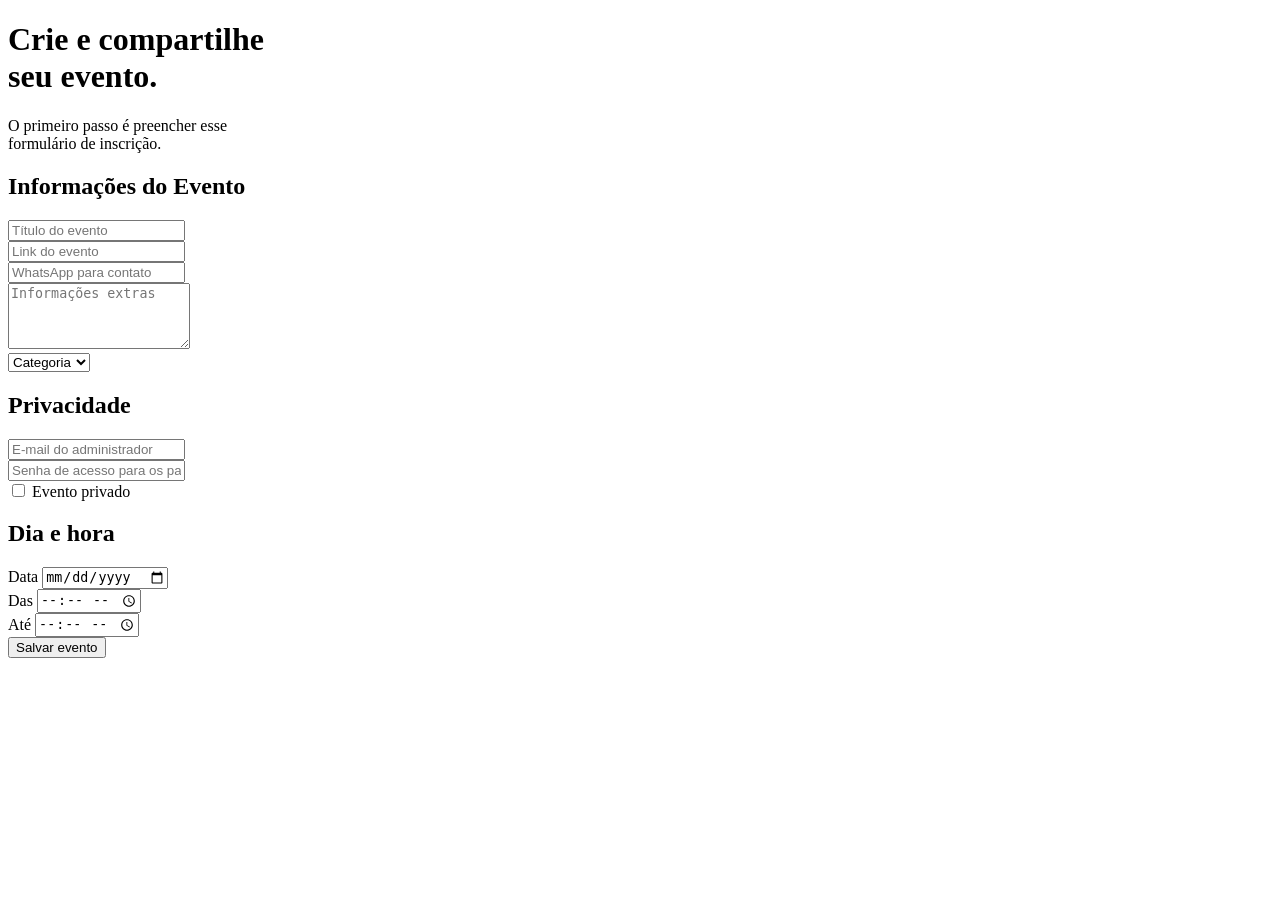
==== index.html @ 880345f4 "MOVE OS ARQUIVOS PARA A RAIZ" ====
<!DOCTYPE html>
<html lang="pt-BR">
<head>
    <meta charset="UTF-8">
    <meta name="viewport" content="width=device-width, initial-scale=1.0">
    <title>Cadastro de Eventos</title>
    
    <link rel="stylesheet" href="css/reset.css">
    <link rel="stylesheet" href="css/style.css">
</head>
<body>

    <!-- CABEÇALHO -->
    <header class="hero">
        <h1 class="hero-titulo">Crie e compartilhe<br>seu evento.</h1>
        <p class="hero-subtitulo">
            O primeiro passo é preencher esse<br>
            formulário de inscrição.
        </p>
    </header>

    <!-- FORMULÁRIO -->
    <main class="container">
        <form class="form-evento" action="#" method="post">

            <!-- SEÇÃO 1 -->
            <h2 class="secao-titulo">Informações do Evento</h2>

            <div class="campo">
                <input type="text" id="titulo" name="titulo" 
                       placeholder="Título do evento" required>
            </div>

            <div class="campo">
                <input type="url" id="link" name="link" 
                       placeholder="Link do evento">
            </div>

            <div class="campo">
                <input type="tel" id="whatsapp" name="whatsapp" 
                       placeholder="WhatsApp para contato" class="campo-erro">
            </div>

            <div class="campo">
                <textarea id="extras" name="extras" rows="4"
                          placeholder="Informações extras"></textarea>
            </div>

            <div class="campo">
                <select id="categoria" name="categoria" required>
                    <option value="">Categoria</option>
                    <option value="palestra">Palestra</option>
                    <option value="workshop">Workshop</option>
                    <option value="curso">Curso</option>
                </select>
            </div>

            <!-- SEÇÃO 2 -->
            <h2 class="secao-titulo">Privacidade</h2>

            <div class="campo">
                <input type="email" id="email" name="email" 
                       placeholder="E-mail do administrador" required>
            </div>

            <div class="campo">
                <input type="password" id="senha" name="senha" 
                       placeholder="Senha de acesso para os participantes">
            </div>

            <div class="campo-checkbox">
                <input type="checkbox" id="privado" name="privado">
                <label for="privado">Evento privado</label>
            </div>

            <!-- SEÇÃO 3 -->
            <h2 class="secao-titulo">Dia e hora</h2>

            <div class="linha-data">
                <div class="campo campo-data">
                    <label for="data">Data</label>
                    <input type="date" id="data" name="data" required>
                </div>
                <div class="campo campo-hora">
                    <label for="das">Das</label>
                    <input type="time" id="das" name="das" required>
                </div>
                <div class="campo campo-hora">
                    <label for="ate">Até</label>
                    <input type="time" id="ate" name="ate" required>
                </div>
            </div>

            <!-- BOTÃO -->
            <button type="submit" class="botao-enviar">Salvar evento</button>

        </form>
    </main>

</body>
</html>
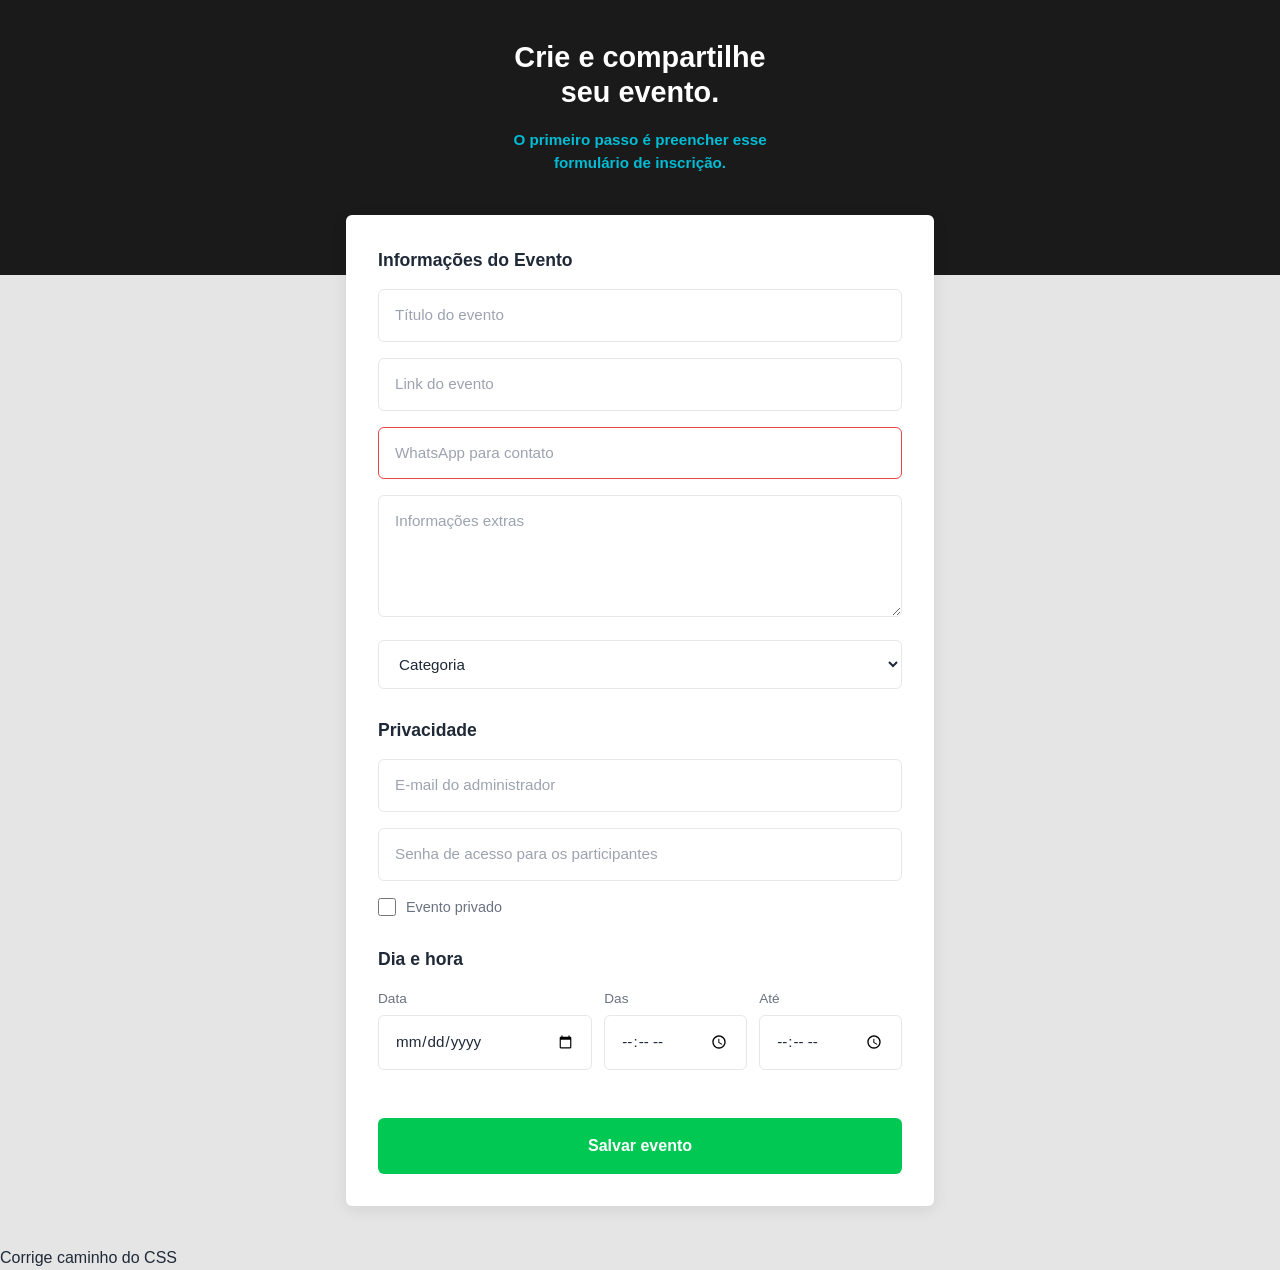
==== commit 8d501f25: "Update index.html" ====
--- a/index.html
+++ b/index.html
@@ -5,8 +5,8 @@
     <meta name="viewport" content="width=device-width, initial-scale=1.0">
     <title>Cadastro de Eventos</title>
     
-    <link rel="stylesheet" href="css/reset.css">
-    <link rel="stylesheet" href="css/style.css">
+    <link rel="stylesheet" href="reset.css">
+    <link rel="stylesheet" href="style.css">
 </head>
 <body>
 
@@ -98,4 +98,5 @@
     </main>
 
 </body>
-</html>+</html>
+Corrige caminho do CSS
--- a/style.css
+++ b/style.css
@@ -0,0 +1,209 @@
+/* ==================================================
+   VARIÁVEIS
+================================================== */
+:root {
+    --cor-verde: #00c853;
+    --cor-verde-hover: #00a844;
+    --cor-azul: #00bcd4;
+    --cor-preto: #1a1a1a;
+    --cor-texto: #1f2937;
+    --cor-texto-claro: #6b7280;
+    --cor-borda: #e5e7eb;
+    --cor-fundo: #e5e5e5;
+    --cor-branco: #ffffff;
+    --radius: 6px;
+}
+
+/* ==================================================
+   CABEÇALHO (HERO)
+================================================== */
+.hero {
+    background-color: var(--cor-preto);
+    color: var(--cor-branco);
+    padding: 40px 24px 100px;
+    text-align: center;
+}
+
+.hero-titulo {
+    font-size: 1.8rem;
+    font-weight: 700;
+    line-height: 1.2;
+    margin-bottom: 20px;
+}
+
+.hero-subtitulo {
+    color: var(--cor-azul);
+    font-size: 0.95rem;
+    font-weight: 700;
+    line-height: 1.5;
+}
+
+/* ==================================================
+   CONTAINER / CARD DO FORMULÁRIO
+================================================== */
+body {
+    background-color: var(--cor-fundo);
+    font-family: Arial, Helvetica, sans-serif;
+    color: var(--cor-texto);
+    min-height: 100vh;
+}
+
+.container {
+    max-width: 620px;
+    margin: -60px auto 40px;
+    padding: 0 16px;
+    position: relative;
+    z-index: 1;
+}
+
+.form-evento {
+    background: var(--cor-branco);
+    padding: 32px;
+    border-radius: var(--radius);
+    box-shadow: 0 4px 16px rgba(0,0,0,0.08);
+}
+
+/* ==================================================
+   TÍTULOS DE SEÇÃO
+================================================== */
+.secao-titulo {
+    font-size: 1.1rem;
+    font-weight: 700;
+    color: var(--cor-texto);
+    margin-top: 28px;
+    margin-bottom: 16px;
+}
+
+.secao-titulo:first-child {
+    margin-top: 0;
+}
+
+/* ==================================================
+   CAMPOS
+================================================== */
+.campo {
+    margin-bottom: 16px;
+}
+
+.campo input,
+.campo select,
+.campo textarea {
+    width: 100%;
+    padding: 14px 16px;
+    border: 1px solid var(--cor-borda);
+    border-radius: var(--radius);
+    font-size: 0.95rem;
+    background-color: var(--cor-branco);
+    color: var(--cor-texto);
+    transition: border-color 0.2s, box-shadow 0.2s;
+}
+
+.campo input::placeholder,
+.campo textarea::placeholder {
+    color: #9ca3af;
+}
+
+.campo input:focus,
+.campo select:focus,
+.campo textarea:focus {
+    outline: none;
+    border-color: var(--cor-texto);
+    box-shadow: 0 0 0 2px rgba(31,41,55,0.1);
+}
+
+.campo textarea {
+    resize: vertical;
+    min-height: 100px;
+    font-family: inherit;
+}
+
+/* Campo com borda vermelha (WhatsApp no Figma) */
+.campo-erro {
+    border-color: #ef4444 !important;
+}
+
+.campo-erro:focus {
+    border-color: #ef4444 !important;
+    box-shadow: 0 0 0 2px rgba(239,68,68,0.15) !important;
+}
+
+/* ==================================================
+   CHECKBOX (Evento privado)
+================================================== */
+.campo-checkbox {
+    display: flex;
+    align-items: center;
+    gap: 10px;
+    margin-bottom: 24px;
+}
+
+.campo-checkbox input[type="checkbox"] {
+    width: 18px;
+    height: 18px;
+    cursor: pointer;
+    accent-color: var(--cor-verde);
+}
+
+.campo-checkbox label {
+    font-size: 0.9rem;
+    color: var(--cor-texto-claro);
+    cursor: pointer;
+}
+
+/* ==================================================
+   LINHA DATA / DAS / ATÉ
+================================================== */
+.linha-data {
+    display: grid;
+    grid-template-columns: 1.5fr 1fr 1fr;
+    gap: 12px;
+    margin-bottom: 24px;
+}
+
+.campo-data label,
+.campo-hora label {
+    display: block;
+    font-size: 0.85rem;
+    color: var(--cor-texto-claro);
+    margin-bottom: 6px;
+}
+
+/* ==================================================
+   BOTÃO VERDE
+================================================== */
+.botao-enviar {
+    width: 100%;
+    padding: 16px;
+    background-color: var(--cor-verde);
+    color: var(--cor-branco);
+    font-size: 1rem;
+    font-weight: 700;
+    border-radius: var(--radius);
+    margin-top: 8px;
+    transition: background-color 0.2s, transform 0.1s;
+}
+
+.botao-enviar:hover {
+    background-color: var(--cor-verde-hover);
+}
+
+.botao-enviar:active {
+    transform: scale(0.99);
+}
+
+/* ==================================================
+   RESPONSIVIDADE
+================================================== */
+@media (max-width: 500px) {
+    .hero-titulo {
+        font-size: 1.5rem;
+    }
+    
+    .form-evento {
+        padding: 24px 20px;
+    }
+    
+    .linha-data {
+        grid-template-columns: 1fr;
+    }
+}
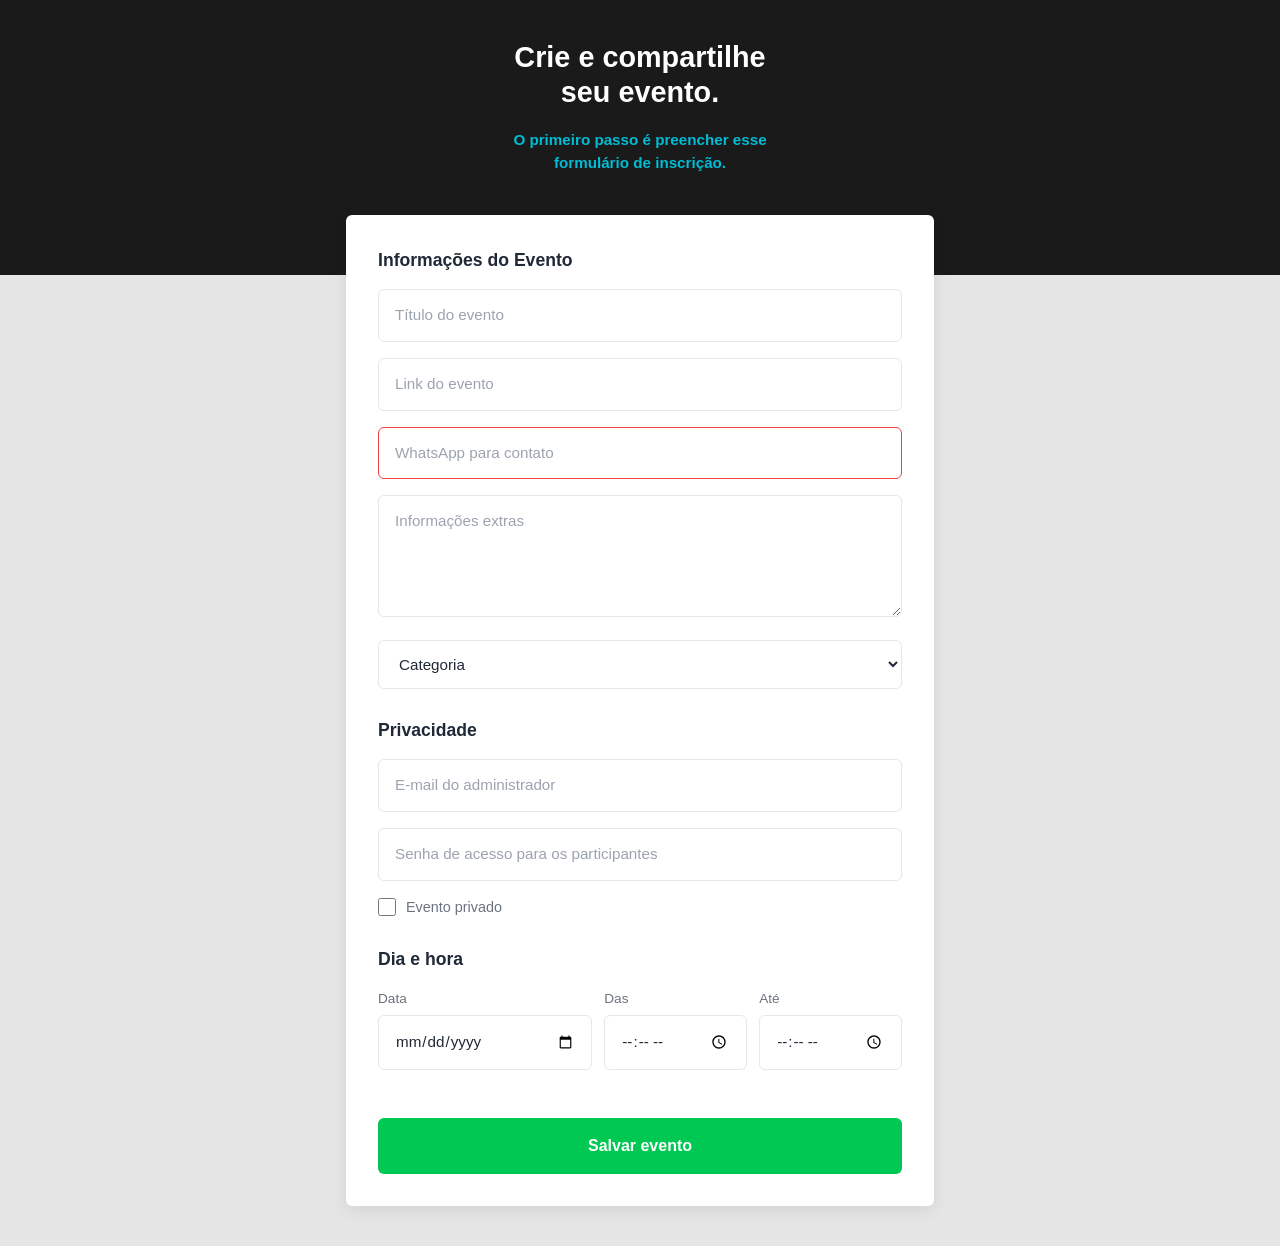
==== commit f9bd237e: "Corrige caminho do CSS" ====
--- a/index.html
+++ b/index.html
@@ -99,4 +99,3 @@
 
 </body>
 </html>
-Corrige caminho do CSS
